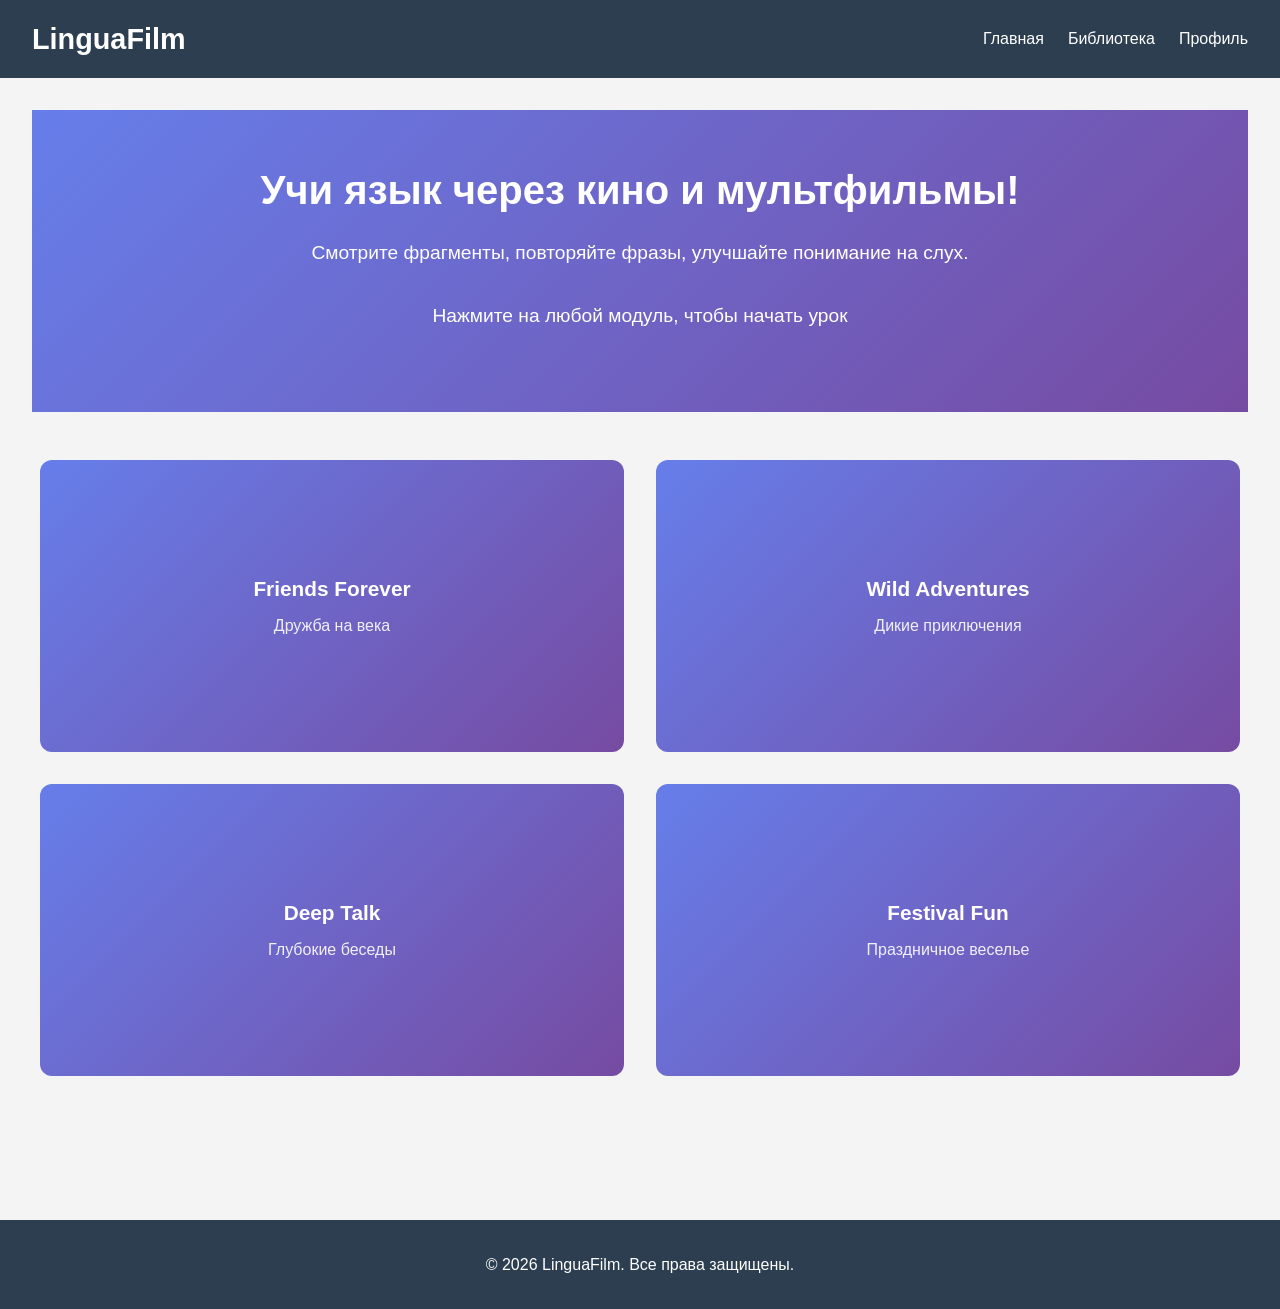
==== index.html @ 12f22f51 "Add files via upload" ====
<!-- index.html -->

<!DOCTYPE html>
<html lang="ru">
<head>
    <meta charset="UTF-8">
    <meta name="viewport" content="width=device-width, initial-scale=1.0">
    <title>LinguaFilm — учим язык по фильмам</title>
    <link rel="stylesheet" href="styles.css">
</head>
<body>
    <header class="header">
        <!--<div class="logo">LinguaFilm</div>-->
        <a href="index.html" class="logo">LinguaFilm</a>
        <nav class="nav">
            <ul>
                <li><a href="#home">Главная</a></li>
                <li><a href="library.html">Библиотека</a></li>
                <li><a href="profile.html">Профиль</a></li>
            </ul>
        </nav>
    </header>

    <main class="main">
        <section id="home" class="hero">
            <h1>Учи язык через кино и мультфильмы!</h1>
            <p>Смотрите фрагменты, повторяйте фразы, улучшайте понимание на слух.</p>
            <p>Нажмите на любой модуль, чтобы начать урок</p>
        </section>

        

         <!-- Сетка модулей "змейкой" (заменил блок с фильмами) -->
        <section class="modules-grid" id="modulesContainer">
            <!-- Модули будут сгенерированы через JS -->
        </section>
    </main>

    <!-- Общий модальный плеер -->
    <div id="player" class="modal hidden">
        <div class="modal-content">
            <span class="close" id="closePlayer">&times;</span>
            <h2 id="lessonTitle"></h2>
            <video controls width="100%" id="clipVideo">
                Ваш браузер не поддерживает видео.
            </video>
            <div class="phrases-list">
                <h4>Фразы для изучения:</h4>
                <ul id="transcriptList"></ul>
            </div>
        </div>
    </div>

    <footer class="footer">
        <p>&copy; 2026 LinguaFilm. Все права защищены.</p>
    </footer>

    <script src="script.js"></script>
</body>
</html>
---- styles.css ----
/* Базовые стили */
* {
    margin: 0;
    padding: 0;
    box-sizing: border-box;
}

body {
    min-height: 100vh;
    display: grid;
    grid-template-rows: auto 1fr auto;
    font-family: 'Segoe UI', Tahoma, Geneva, Verdana, sans-serif;
    line-height: 1.6;
    color: #333;
    background-color: #f4f4f4;
}

/* Шапка */
.header {
    background-color: #2c3e50;
    color: white;
    display: flex;
    justify-content: space-between;
    align-items: center;
    padding: 1rem 2rem;
}

.logo {
    font-size: 1.8rem;
    font-weight: bold;
    text-decoration: none;
    color: inherit;
    display: inline-block;
}

.nav ul {
    list-style: none;
    display: flex;
    gap: 1.5rem;
}

.nav a {
    color: white;
    text-decoration: none;
    font-weight: 500;
}

.nav a.active {
    color: #3498db;
    border-bottom: 2px solid #3498db;
}

/* Основной контент */
.main {
    padding: 2rem;
}
.modules-grid{
    max-width: 1200px;
    margin-left: auto;
    margin-right: auto;
}

/* Герой‑секция */
.hero {
    text-align: center;
    padding: 3rem 0;
    background: linear-gradient(135deg, #667eea 0%, #764ba2 100%);
    color: white;
    margin-bottom: 3rem;
}

.hero h1 {
    font-size: 2.5rem;
    margin-bottom: 1rem;
}

.hero p {
    font-size: 1.2rem;
    margin-bottom: 2rem;
}

#startButton {
    padding: 0.8rem 2rem;
    background-color: #e74c3c;
    color: white;
    border: none;
    border-radius: 5px;
    cursor: pointer;
    font-size: 1rem;
}

/* Сетка модулей "змейкой" */
.modules-grid {
    display: grid;
    grid-template-columns: repeat(2, 1fr);
    gap: 2rem;
    margin-bottom: 4rem;
}

/* Стили для квадратиков модулей */
.module-tile {
    aspect-ratio: 2 / 1;
    background: linear-gradient(135deg, #667eea 0%, #764ba1 100%);
    border-radius: 12px;
    cursor: pointer;
    transition: transform 0.3s, box-shadow 0.3s;
    display: flex;
    align-items: center;
    justify-content: center;
    overflow: hidden;
    position: relative;
}

.module-tile:hover {
    transform: translateY(-5px);
    box-shadow: 0 10px 25px rgba(0, 0, 0, 0.1);
}

.tile-content {
    text-align: center;
    color: white;
    padding: 2rem;
    z-index: 1;
}

.tile-content h3 {
    font-size: 1.3rem;
    margin-bottom: 0.5rem;
}

.tile-content p {
    font-size: 1rem;
    opacity: 0.9;
}

/* Библиотека клипов */
.library {
    margin-top: 3rem;
}

.filter {
    display: flex;
    gap: 1rem;
    margin-bottom: 2rem;
    flex-wrap: wrap;
}

.filter label {
    font-weight: 600;
}

.clips {
    display: grid;
    grid-template-columns: repeat(auto-fit, minmax(280px, 1fr));
    gap: 1.5rem;
}

.clip-card {
    background-color: white;
    border-radius: 8px;
    overflow: hidden;
    box-shadow: 0 4px 6px rgba(0, 0, 0, 0.1);
    cursor: pointer;
}

.clip-card img {
    width: 100%;
    height: 160px;
    object-fit: cover;
}

.clip-card .info {
    padding: 1rem;
}

.clip-card h4 {
    margin-bottom: 0.5rem;
    font-size: 1.1rem;
}

.clip-card p {
    color: #777;
    font-size: 0.9rem;
}

/* Модальное окно и плеер */
.modal, .player {
    position: fixed;
    top: 0;
    left: 0;
    width: 100%;
    height: 100%;
    background-color: rgba(0, 0, 0, 0.8);
    z-index: 1000;
    align-items: center;
    justify-content: center;
}

.hidden {
    display: none;
}

.modal.active, .player.active {
    display: flex;
}

.modal-content, .player {
    background: white;
    padding: 2rem;
    border-radius: 15px;
    width: 90%;
    max-width: 800px;
    max-height: 90vh;
    overflow-y: auto;
    position: relative;
}

.player {
    transform: translate(-50%, -50%);
    top: 50%;
    left: 50%;
    box-shadow: 0 10px 30px rgba(0, 0, 0, 0.3);
    padding: 2rem;
}

/* Кнопка закрытия */
.close, #closePlayer {
    position: absolute;
    right: 1rem;
    top: 1rem;
    font-size: 2rem;
    cursor: pointer;
    color: #999;
    z-index: 2;
}

.close:hover, #closePlayer:hover {
    color: #333;
}

#closePlayer {
    margin-top: 1.5rem;
    padding: 0.7rem 1.5rem;
    background-color: #bdc3c7;
    border: none;
    border-radius: 5px;
    cursor: pointer;
    position: static;
    transform: none;
    top: auto;
    right: auto;
}

/* Заголовок урока в модальном окне */
#lessonTitle {
    margin-bottom: 1.5rem;
    color: #2c3e50;
    text-align: center;
}

/* Видео в модальном окне и плеере */
#clipVideo {
    width: 100%;
    border-radius: 8px;
    margin-bottom: 1.5rem;
}

.video-container {
    margin-bottom: 2rem;
}

/* Стили для списка фраз */
.phrases-list, .transcript {
    margin-top: 1.5rem;
}

.phrases-list h4, .transcript h3 {
    margin-bottom: 1rem;
    color: #2c3e50;
    text-align: center;
}

#transcriptList {
    list-style-type: none;
}

#transcriptList li {
    padding: 0.75rem 1rem;
    margin-bottom: 0.5rem;
    background: #f8f9fa;
    border-left: 4px solid #667eea;
    border-radius: 4px;
}

#transcriptList .original, #transcriptList .translation {
    display: block;
}

.original {
    font-weight: 600;
    color: #333;
}

.translation {
    color: #666;
    font-style: italic;
}

/* Стили для страницы профиля */
.profile-wrapper {
    max-width: 600px;
    margin: 2rem auto;
    text-align: center;
    padding: 2rem;
}

.profile h1 {
    color: #2c3e50;
    font-size: 2.5rem;
    margin-bottom: 1.5rem;
    text-align: center;
}

.profile-content {
    background: white;
    border-radius: 12px;
    box-shadow: 0 4px 20px rgba(0, 0, 0, 0.1);
    padding: 2rem;
    margin: 0 auto;
}

.user-info h2 {
    color: #333;
    font-size: 1.8rem;
    margin-bottom: 1rem;
}

.user-info p {
    color: #666;
    font-size: 1.1rem;
    line-height: 1.6;
    margin-bottom: 2rem;
}

/* Стили для уведомления о регистрации */
.registration-notice {
    background: #fff8e1;
    border-left: 4px solid #ffc107;
    padding: 1.5rem;
    border-radius: 8px;
    margin: 2rem 0;
}

.registration-notice h3 {
    color: #f39c12;
    margin-bottom: 0.5rem;
}

.registration-notice p {
    color: #555;
    line-height: 1.5;
}

/* Стили для статистики */
.progress-stats h3 {
    color: #2c3e50;
    text-align: center;
    margin-bottom: 1.5rem;
    font-size: 1.5rem;
}

.stats-grid {
    display: grid;
    grid-template-columns: 1fr;
    gap: 1rem;
}

.stat-item {
    display: flex;
    justify-content: space-between;
    align-items: center;
    padding: 0.8rem 1rem;
    background: #f8f9fa;
    border-radius: 8px;
    border: 1px solid #e9ecef;
}

.stat-label {
    font-weight: 500;
    color: #495057;
}

.stat-value {
    font-weight: bold;
    color: #2c3e50;
    font-size: 1.2rem;
}

/* Футер */
.footer {
    margin-top: 3rem;
    grid-row: 3;
    text-align: center;
    padding: 2rem;
    background-color: #2c3e50;
    color: white;
}

/* Адаптивность для планшетов */
@media (max-width: 768px) {
    .modules-grid {
        grid-template-columns: 1fr;
        gap: 1.5rem;
    }

    .modal-content, .player {
        width: 95%;
        padding: 1.5rem;
    }

    .hero h1 {
        font-size: 2rem;
    }

    .header, .filter {
        flex-direction: column;
        align-items: center;
        text-align: center;
    }

    .nav ul {
        margin-top: 1rem;
        gap: 1rem;
    }

    .profile-wrapper {
        padding: 1rem;
        margin: 1rem auto;
    }

    .profile h1 {
        font-size: 2rem;
    }

    .profile-content {
        padding: 1.5rem;
    }

    .tile-content h3 {
        font-size: 1.1rem;
    }

    .tile-content p {
        font-size: 0.9rem;
    }

    #lessonTitle {
        font-size: 1.4rem;
    }
}

/* Адаптивность для мобильных устройств */
@media (max-width: 480px) {
    .header {
        padding: 0.75rem 3%;
        flex-direction: column;
        gap: 0.5rem;
    }

    .nav ul {
        gap: 1rem;
    }

    .tile-content h3 {
        font-size: 1.1rem;
    }

    .tile-content p {
        font-size: 0.9rem;
    }

    #lessonTitle {
        font-size: 1.4rem;
    }
}
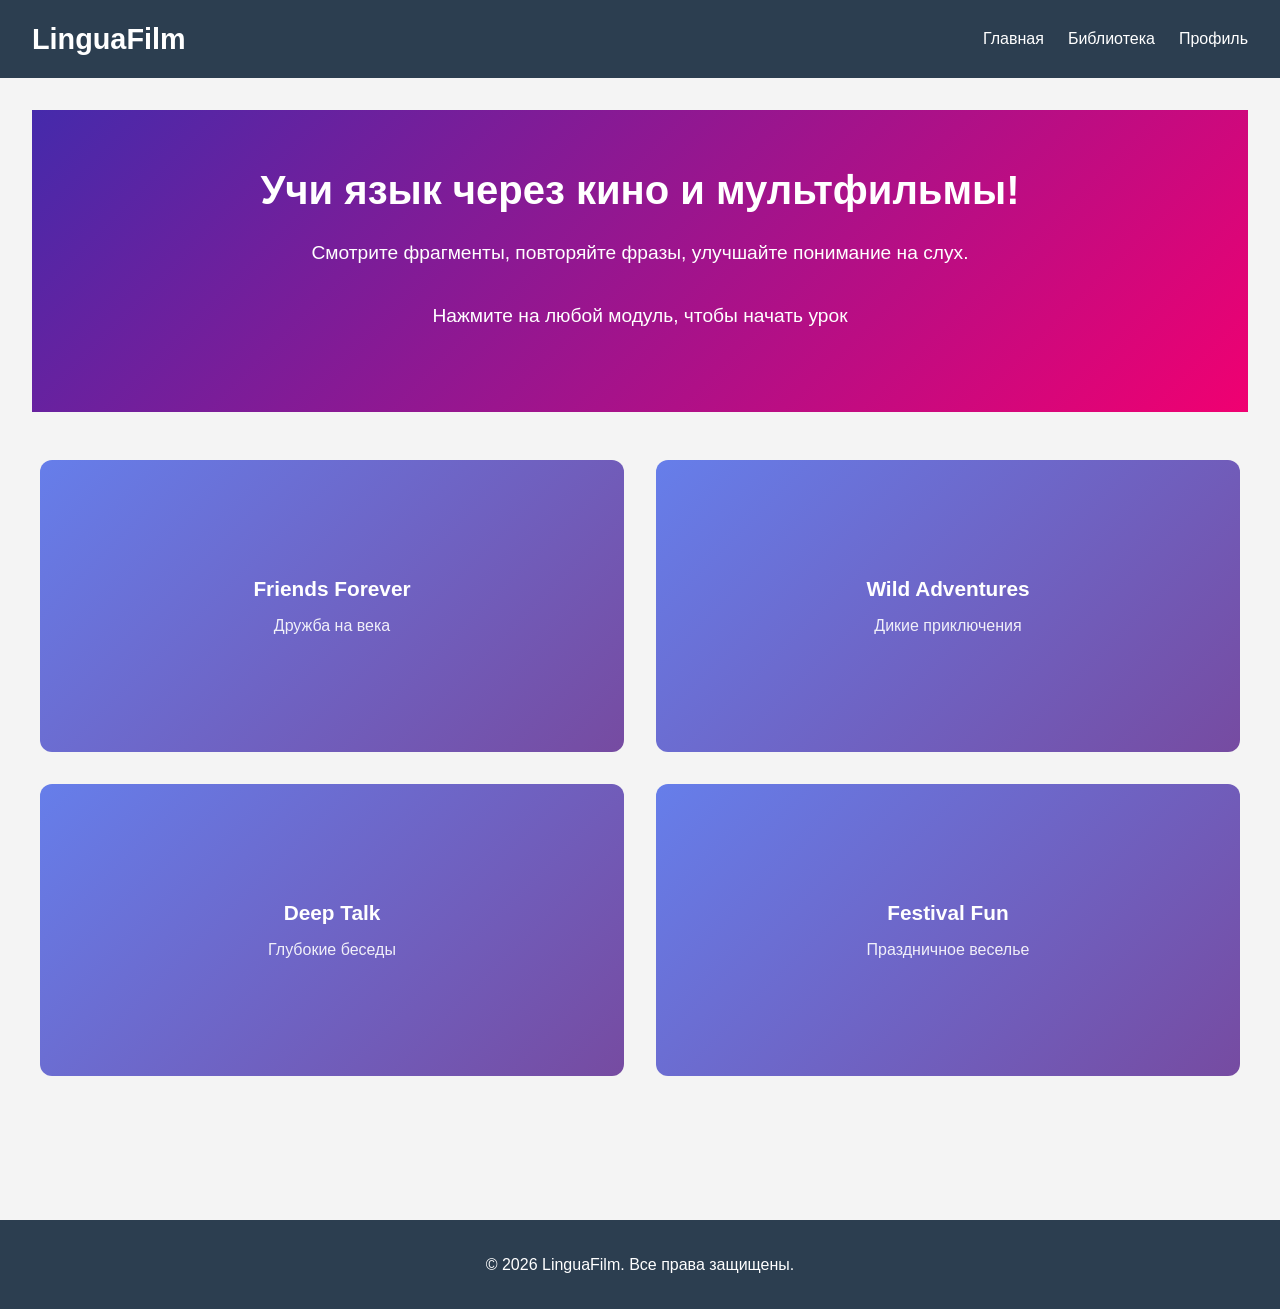
==== commit 040f75a2: "Add files via upload" ====
--- a/index.html
+++ b/index.html
@@ -48,7 +48,7 @@
                 <h4>Фразы для изучения:</h4>
                 <ul id="transcriptList"></ul>
             </div>
-        </div>
+        </div>Я никогда не видел
     </div>
 
     <footer class="footer">
--- a/styles.css
+++ b/styles.css
@@ -65,7 +65,7 @@
 .hero {
     text-align: center;
     padding: 3rem 0;
-    background: linear-gradient(135deg, #667eea 0%, #764ba2 100%);
+    background: linear-gradient(135deg, #452aab 0%, #f00071 100%);
     color: white;
     margin-bottom: 3rem;
 }
@@ -206,14 +206,25 @@
 }
 
 .modal-content, .player {
-    background: white;
-    padding: 2rem;
-    border-radius: 15px;
+    position: fixed;
+    top: 50%;
+    left: 50%;
+    transform: translate(-50%, -50%);
+    background-color: white;
     width: 90%;
     max-width: 800px;
+    border-radius: 12px;
+    box-shadow: 0 10px 30px rgba(0, 0, 0, 0.3);
+    padding: 2rem;
+    z-index: 1000;
     max-height: 90vh;
     overflow-y: auto;
-    position: relative;
+}
+
+/* Блокировка прокрутки основного сайта */
+body.modal-open {
+    overflow: hidden; /* Блокируем прокрутку body */
+    height: 100vh; /* Фиксируем высоту body */
 }
 
 .player {
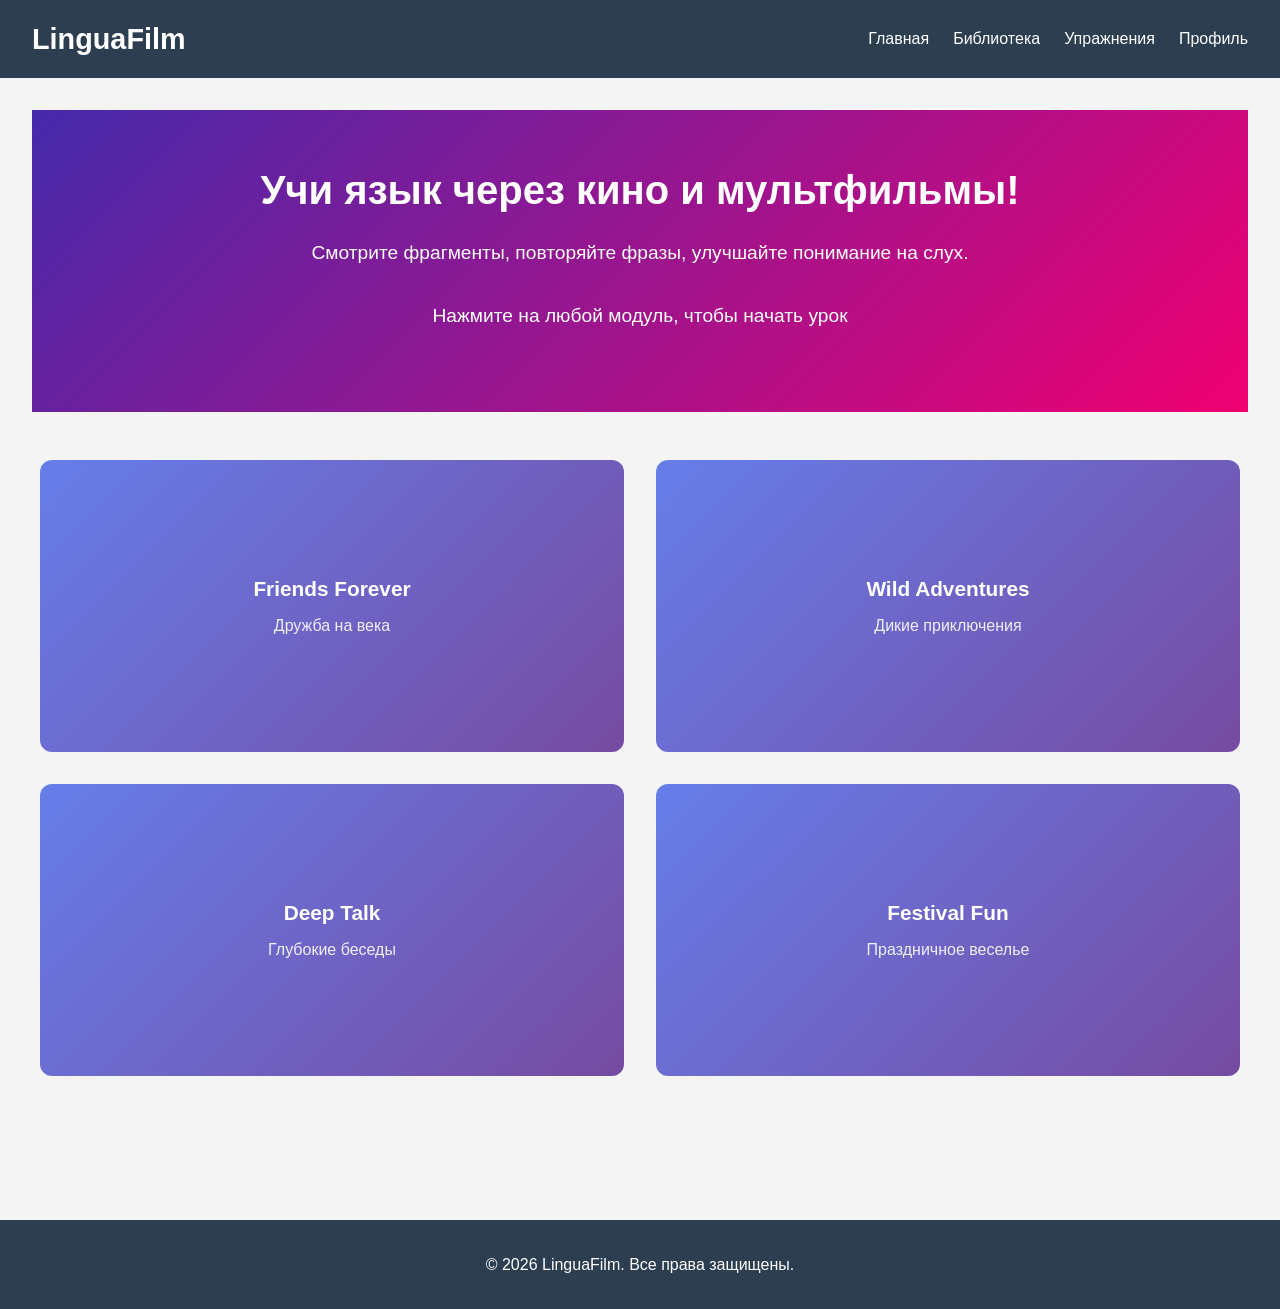
==== commit 5b5b0df4: "Add files via upload" ====
--- a/index.html
+++ b/index.html
@@ -6,6 +6,10 @@
     <meta charset="UTF-8">
     <meta name="viewport" content="width=device-width, initial-scale=1.0">
     <title>LinguaFilm — учим язык по фильмам</title>
+    <link rel="apple-touch-icon" sizes="180x180" href="favicon_io/apple-touch-icon.png">
+    <link rel="icon" type="image/png" sizes="32x32" href="favicon_io/favicon-32x32.png">
+    <link rel="icon" type="image/png" sizes="16x16" href="favicon_io/favicon-16x16.png">
+    <link rel="manifest" href="favicon_io/site.webmanifest">
     <link rel="stylesheet" href="styles.css">
 </head>
 <body>
@@ -14,8 +18,9 @@
         <a href="index.html" class="logo">LinguaFilm</a>
         <nav class="nav">
             <ul>
-                <li><a href="#home">Главная</a></li>
+               <li><a href="index.html">Главная</a></li>
                 <li><a href="library.html">Библиотека</a></li>
+                <li><a href="exercises.html">Упражнения</a></li>
                 <li><a href="profile.html">Профиль</a></li>
             </ul>
         </nav>
@@ -58,3 +63,4 @@
     <script src="script.js"></script>
 </body>
 </html>
+
--- a/styles.css
+++ b/styles.css
@@ -79,6 +79,31 @@
     font-size: 1.2rem;
     margin-bottom: 2rem;
 }
+/* Герой‑секция library */
+.hero_library {
+    display: flex;                    
+    flex-direction: column;           
+    justify-content: center;         
+    align-items: center;             
+    padding: 0;                       
+    background: linear-gradient(135deg, #452aab 0%, #f00071 100%);
+    color: white;
+    margin-bottom: 3rem;
+    border-radius: 15px;
+}
+
+.hero_library h1 {
+    font-size: 2.5rem;
+    margin-bottom: 1rem;
+}
+
+.hero_library p {
+    font-size: 1.2rem;
+    margin-top: 2rem;
+    margin-bottom: 2rem;
+    text-align: center;    
+}
+
 
 #startButton {
     padding: 0.8rem 2rem;
@@ -195,17 +220,20 @@
     z-index: 1000;
     align-items: center;
     justify-content: center;
-}
+    display: flex; 
+}
+
 
 .hidden {
     display: none;
 }
 
-.modal.active, .player.active {
-    display: flex;
-}
-
-.modal-content, .player {
+
+/* .modal.active, .player.active {
+    display: flex;
+} */
+
+.modal-content {
     position: fixed;
     top: 50%;
     left: 50%;
@@ -216,15 +244,65 @@
     border-radius: 12px;
     box-shadow: 0 10px 30px rgba(0, 0, 0, 0.3);
     padding: 2rem;
-    z-index: 1000;
+    z-index: 1001; /* УВЕЛИЧИТЬ на 1 относительно фона (.modal) */
     max-height: 90vh;
     overflow-y: auto;
-}
-
-/* Блокировка прокрутки основного сайта */
-body.modal-open {
-    overflow: hidden; /* Блокируем прокрутку body */
-    height: 100vh; /* Фиксируем высоту body */
+    opacity: 0; /* Начальное состояние — невидимо */
+    transform: translate(-50%, calc(-50% + 20px)); /* Слегка смещено вниз */
+    transition: all 0.3s ease; /* Плавная анимация */
+}
+
+.modal-header {
+    display: flex;
+    flex-direction: column;
+    gap: 15px; /* Расстояние между кнопкой и заголовком */
+    align-items: flex-start;
+    width: 100%;
+    margin-bottom: 20px; /* Отступ от остального контента */
+}
+
+.btn-back {
+    position: relative;
+    /* остальные стили кнопки */
+}
+
+
+
+.dialog-box {
+    background-color: #f8f9fa;
+    border: 1px solid #dee2e6;
+    padding: 15px;
+    border-radius: 8px;
+    margin: 15px 0;
+}
+
+.comprehension-question {
+    margin-bottom: 20px;
+}
+
+.options {
+    display: flex;
+    flex-direction: column;
+    gap: 8px;
+    margin-top: 5px;
+}
+
+.option {
+    cursor: pointer;
+    padding: 8px;
+    border: 1px solid transparent;
+    border-radius: 4px;
+}
+
+.option:hover {
+    background-color: #f0f0f0;
+}
+
+
+/* Эффект появления: когда у modal НЕТ класса hidden, контент плавно появляется */
+.modal:not(.hidden) .modal-content {
+    opacity: 1;
+    transform: translate(-50%, -50%); /* Возвращается в центр */
 }
 
 .player {
@@ -235,6 +313,21 @@
     padding: 2rem;
 }
 
+
+/* Блокировка прокрутки основного сайта */
+body.modal-open {
+    overflow: hidden; /* Блокируем прокрутку body */
+    height: 100vh; /* Фиксируем высоту body */
+}
+
+.player {
+    transform: translate(-50%, -50%);
+    top: 50%;
+    left: 50%;
+    box-shadow: 0 10px 30px rgba(0, 0, 0, 0.3);
+    padding: 2rem;
+}
+
 /* Кнопка закрытия */
 .close, #closePlayer {
     position: absolute;
@@ -262,6 +355,40 @@
     top: auto;
     right: auto;
 }
+
+
+.btn-back {
+    position: relative; /* Вместо absolute/fixed */
+    display: inline-flex;
+    align-items: center;
+    justify-content: center;
+    gap: 8px;
+    background: #6200ee;
+    color: white;
+    border: none;
+    padding: 12px 24px;
+    border-radius: 8px;
+    font-size: 16px;
+    cursor: pointer;
+    z-index: 10; /* Выше основного контента, но ниже крестика */
+    margin-bottom: 20px; /* Отступ снизу от кнопки */
+}
+
+.btn-back:hover {
+    background: #3700b3;
+}
+
+/* Скрываем кнопку по умолчанию */
+.btn-back.hidden {
+    display: none;
+}
+
+/* Отступ для заголовка после кнопки */
+.exercise-title {
+    margin-top: 0; /* Убираем стандартный отступ h2 */
+    padding-top: 10px; /* Небольшой отступ от кнопки */
+}
+
 
 /* Заголовок урока в модальном окне */
 #lessonTitle {
@@ -408,6 +535,90 @@
     font-size: 1.2rem;
 }
 
+
+/* доп стили для упр*/
+/* Стили для упражнений */
+.exercises-grid {
+    display: grid;
+    grid-template-columns: repeat(auto-fit, minmax(300px, 1fr));
+    gap: 2rem;
+    margin-bottom: 4rem;
+}
+
+.exercise-tile {
+    aspect-ratio: 1 / 1;
+    background: linear-gradient(135deg, #667eea 0%, #764ba1 100%);
+    border-radius: 12px;
+    cursor: pointer;
+    transition: transform 0.3s, box-shadow 0.3s;
+    display: flex;
+    align-items: center;
+    justify-content: center;
+    overflow: hidden;
+    position: relative;
+}
+
+.exercise-tile:hover {
+    transform: translateY(-5px);
+    box-shadow: 0 10px 25px rgba(0, 0, 0, 0.1);
+}
+
+.module-buttons {
+    display: flex;
+    flex-wrap: wrap;
+    gap: 1rem;
+    margin-top: 1rem;
+}
+
+.btn-module {
+    padding: 0.8rem 1.5rem;
+    background-color: #3498db;
+    color: white;
+    border: none;
+    border-radius: 5px;
+    cursor: pointer;
+    font-size: 1rem;
+    transition: background-color 0.3s;
+}
+
+.btn-module:hover {
+    background-color: #2980b9;
+}
+
+.options {
+    margin: 1rem 0;
+}
+
+/* Кнопка "Назад" в модальном окне */
+#backToModules {
+    position: absolute;
+    left: 1rem;
+    top: 1rem;
+    background: transparent;
+    border: none;
+    color: #999;
+    font-size: 1.5rem;
+    cursor: pointer;
+    padding: 0.2rem 0.5rem;
+    z-index: 10;
+    transition: color 0.2s;
+}
+
+#backToModules:hover {
+    color: #333;
+}
+
+/* Скрываем кнопку закрытия (крестик) при активном выборе упражнения, 
+   чтобы не было двух кнопок выхода */
+#closeExercise.hidden-close {
+    display: none;
+}
+
+
+
+
+
+
 /* Футер */
 .footer {
     margin-top: 3rem;
